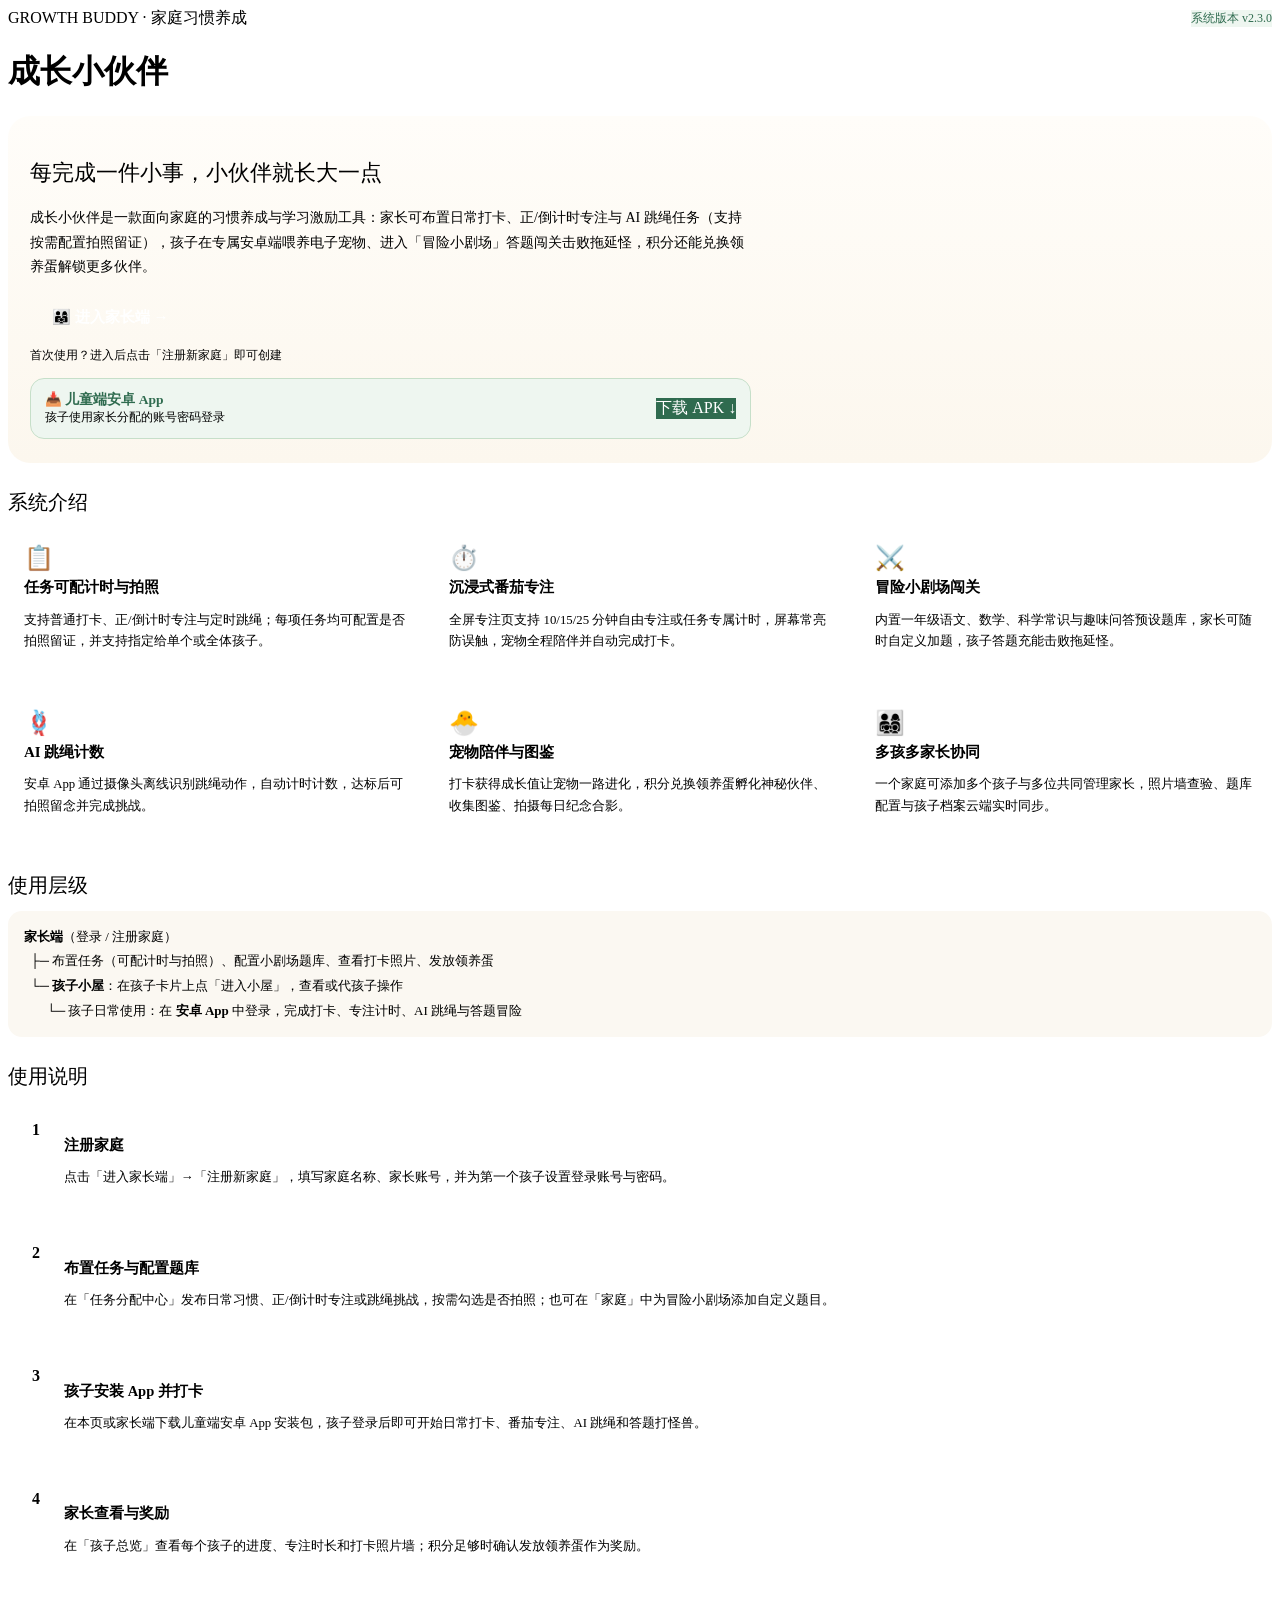
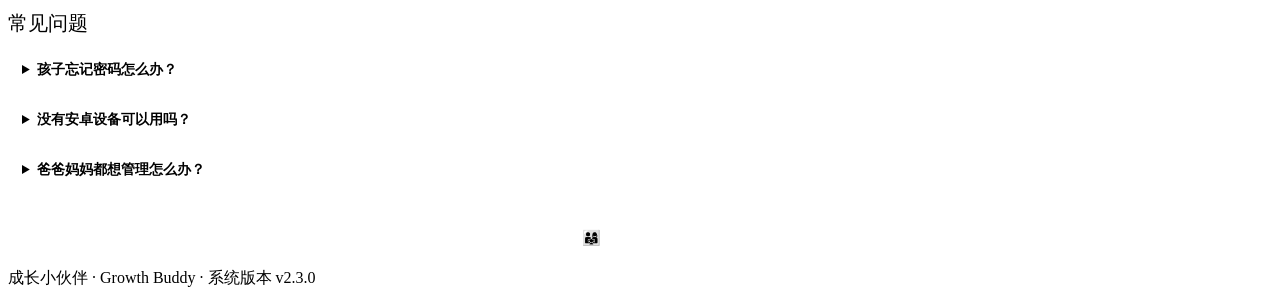
==== server/public/index.html @ 1b69178c "功能与体验：合并任务图标预览框；全端支持点击版本号查看更新内容弹窗并更新README" ====
<!DOCTYPE html>
<html lang="zh-CN">
<head>
<meta charset="UTF-8">
<meta name="viewport" content="width=device-width, initial-scale=1.0">
<title>成长小伙伴 · 陪孩子养成好习惯</title>
<link rel="stylesheet" href="/shared/styles.css">
<style>
  .hero{
    display:grid;grid-template-columns:1.2fr .8fr;gap:18px;align-items:center;
    background:linear-gradient(180deg,#fffdf9 0%,#fcf7ee 100%);
    border:1px solid var(--hair);border-radius:22px;padding:24px 22px;box-shadow:var(--shadow-md);margin-top:16px;
  }
  @media(max-width:680px){.hero{grid-template-columns:1fr;text-align:center}}
  .hero p{font-size:14px;color:var(--ink-soft);line-height:1.75;margin:8px 0 16px}
  .hero-pet{width:180px;margin:0 auto}
  .cta{display:inline-flex;align-items:center;gap:8px;text-decoration:none;font-size:15px;font-weight:600;
    background:var(--accent);color:#fff;border-radius:14px;padding:12px 22px;box-shadow:var(--shadow-sm)}
  .cta:hover{filter:brightness(1.05)}
  .cta-sub{display:block;font-size:12px;color:var(--muted);margin-top:8px}
  .apk-box{display:flex;justify-content:space-between;align-items:center;gap:10px;flex-wrap:wrap;text-align:left;
    background:#eef6f0;border:1px solid #c6dfc9;border-radius:14px;padding:12px 14px;margin-top:14px}
  .sec-title{font-family:var(--serif);font-size:20px;font-weight:400;margin:26px 0 12px;color:var(--ink)}
  .feat-grid{display:grid;grid-template-columns:repeat(3,1fr);gap:12px}
  @media(max-width:680px){.feat-grid{grid-template-columns:1fr}}
  .feat{background:#fff;border:1px solid var(--hair);border-radius:16px;padding:16px;box-shadow:var(--shadow-sm)}
  .feat .ic{font-size:24px}
  .feat h3{font-size:15px;margin:6px 0 4px}
  .feat p{font-size:12.8px;color:var(--ink-soft);line-height:1.65}
  .steps{counter-reset:st;display:flex;flex-direction:column;gap:10px}
  .step{position:relative;background:#fff;border:1px solid var(--hair);border-radius:14px;padding:14px 14px 14px 56px;box-shadow:var(--shadow-sm)}
  .step::before{counter-increment:st;content:counter(st);position:absolute;left:14px;top:14px;width:28px;height:28px;border-radius:50%;
    background:var(--accent-soft);color:var(--accent);font-weight:700;display:flex;align-items:center;justify-content:center}
  .step h4{font-size:14.5px;margin-bottom:3px}
  .step p{font-size:12.8px;color:var(--ink-soft);line-height:1.65}
  .tree{background:#fbf8f2;border:1px dashed var(--hair-2);border-radius:14px;padding:14px 16px;font-size:13px;color:var(--ink-soft);line-height:1.9}
  .tree b{color:var(--ink)}
  .faq{background:#fff;border:1px solid var(--hair);border-radius:14px;padding:12px 14px;margin-bottom:8px}
  .faq summary{cursor:pointer;font-weight:600;font-size:13.8px}
  .faq p{font-size:12.8px;color:var(--ink-soft);margin-top:6px;line-height:1.65}
</style>
</head>
<body>
<div class="wrap wide">
  <header>
    <div style="display:flex;align-items:center;justify-content:space-between;gap:10px;flex-wrap:wrap">
      <div class="kicker">GROWTH BUDDY · 家庭习惯养成</div>
      <span class="pill" id="sysVerBadge" style="font-size:12px;color:#2f6b4f;background:#eef6f0;border-color:#c6dfc9">系统版本 v2.3.0</span>
    </div>
    <h1>成长小伙伴</h1>
  </header>

  <section class="hero">
    <div>
      <h2 style="font-family:var(--serif);font-size:22px;font-weight:400">每完成一件小事，小伙伴就长大一点</h2>
      <p>成长小伙伴是一款面向家庭的习惯养成与学习激励工具：家长可布置日常打卡、正/倒计时专注与 AI 跳绳任务（支持按需配置拍照留证），孩子在专属安卓端喂养电子宠物、进入「冒险小剧场」答题闯关击败拖延怪，积分还能兑换领养蛋解锁更多伙伴。</p>
      <a class="cta" href="/parent.html">👨‍👩‍👧 进入家长端 →</a>
      <span class="cta-sub">首次使用？进入后点击「注册新家庭」即可创建</span>
      <div class="apk-box">
        <div>
          <div style="font-size:13.5px;font-weight:600;color:#2f6b4f" id="apkVerTitle">📥 儿童端安卓 App</div>
          <div style="font-size:12px;color:var(--muted)" id="apkVerMeta">孩子使用家长分配的账号密码登录</div>
        </div>
        <a id="apkDownloadLink" href="/api/app/latest.apk" class="pill" style="text-decoration:none;background:#2f6b4f;color:#fff;border-color:#2f6b4f">下载 APK ↓</a>
      </div>
    </div>
    <div class="hero-pet" id="heroPet"></div>
  </section>

  <h2 class="sec-title">系统介绍</h2>
  <div class="feat-grid">
    <div class="feat"><div class="ic">📋</div><h3>任务可配计时与拍照</h3><p>支持普通打卡、正/倒计时专注与定时跳绳；每项任务均可配置是否拍照留证，并支持指定给单个或全体孩子。</p></div>
    <div class="feat"><div class="ic">⏱️</div><h3>沉浸式番茄专注</h3><p>全屏专注页支持 10/15/25 分钟自由专注或任务专属计时，屏幕常亮防误触，宠物全程陪伴并自动完成打卡。</p></div>
    <div class="feat"><div class="ic">⚔️</div><h3>冒险小剧场闯关</h3><p>内置一年级语文、数学、科学常识与趣味问答预设题库，家长可随时自定义加题，孩子答题充能击败拖延怪。</p></div>
    <div class="feat"><div class="ic">🪢</div><h3>AI 跳绳计数</h3><p>安卓 App 通过摄像头离线识别跳绳动作，自动计时计数，达标后可拍照留念并完成挑战。</p></div>
    <div class="feat"><div class="ic">🐣</div><h3>宠物陪伴与图鉴</h3><p>打卡获得成长值让宠物一路进化，积分兑换领养蛋孵化神秘伙伴、收集图鉴、拍摄每日纪念合影。</p></div>
    <div class="feat"><div class="ic">👨‍👩‍👧‍👦</div><h3>多孩多家长协同</h3><p>一个家庭可添加多个孩子与多位共同管理家长，照片墙查验、题库配置与孩子档案云端实时同步。</p></div>
  </div>

  <h2 class="sec-title">使用层级</h2>
  <div class="tree">
    <b>家长端</b>（登录 / 注册家庭）<br>
    &nbsp;&nbsp;├─ 布置任务（可配计时与拍照）、配置小剧场题库、查看打卡照片、发放领养蛋<br>
    &nbsp;&nbsp;└─ <b>孩子小屋</b>：在孩子卡片上点「进入小屋」，查看或代孩子操作<br>
    &nbsp;&nbsp;&nbsp;&nbsp;&nbsp;&nbsp;&nbsp;└─ 孩子日常使用：在 <b>安卓 App</b> 中登录，完成打卡、专注计时、AI 跳绳与答题冒险
  </div>

  <h2 class="sec-title">使用说明</h2>
  <div class="steps">
    <div class="step"><h4>注册家庭</h4><p>点击「进入家长端」→「注册新家庭」，填写家庭名称、家长账号，并为第一个孩子设置登录账号与密码。</p></div>
    <div class="step"><h4>布置任务与配置题库</h4><p>在「任务分配中心」发布日常习惯、正/倒计时专注或跳绳挑战，按需勾选是否拍照；也可在「家庭」中为冒险小剧场添加自定义题目。</p></div>
    <div class="step"><h4>孩子安装 App 并打卡</h4><p>在本页或家长端下载儿童端安卓 App 安装包，孩子登录后即可开始日常打卡、番茄专注、AI 跳绳和答题打怪兽。</p></div>
    <div class="step"><h4>家长查看与奖励</h4><p>在「孩子总览」查看每个孩子的进度、专注时长和打卡照片墙；积分足够时确认发放领养蛋作为奖励。</p></div>
  </div>

  <h2 class="sec-title">常见问题</h2>
  <details class="faq"><summary>孩子忘记密码怎么办？</summary><p>家长登录后在「家庭与档案」中点击该孩子的「设/改账号密码」即可重置。</p></details>
  <details class="faq"><summary>没有安卓设备可以用吗？</summary><p>可以。家长在家长端点击孩子卡片上的「进入小屋」，即可在浏览器里查看并代孩子完成打卡。</p></details>
  <details class="faq"><summary>爸爸妈妈都想管理怎么办？</summary><p>在「家庭与档案」中添加共同管理家长，各自使用自己的账号登录同一个家庭。</p></details>

  <div style="text-align:center;margin:26px 0 8px">
    <a class="cta" href="/parent.html">👨‍👩‍👧 进入家长端 →</a>
  </div>
  <div class="foot" id="sysFoot">成长小伙伴 · Growth Buddy · 系统版本 v2.3.0</div>
</div>

<script src="/shared/pet-art.js"></script>
<script src="/shared/changelog-modal.js"></script>
<script>
  document.getElementById("heroPet").innerHTML=GBArt.mainPetSVG(3,{w:176});
  GBArt.enableEyeTracking();
  GBChangelog.bindBadge(document.getElementById("sysVerBadge"),"系统版本 ");
  GBChangelog.bindBadge(document.getElementById("sysFoot"),"成长小伙伴 · Growth Buddy · 系统版本 ");
  fetch("/api/app/version?platform=android").then(function(r){return r.json();}).then(function(d){
    if(d&&d.hasRelease&&d.release){
      var rel=d.release;
      document.getElementById("apkVerTitle").textContent="📥 儿童端安卓 App（v"+rel.version_name+"）";
      var sz=rel.file_size?((rel.file_size/(1024*1024)).toFixed(1)+" MB · "):"";
      document.getElementById("apkVerMeta").textContent=sz+(rel.release_notes||"孩子使用家长分配的账号密码登录");
      document.getElementById("apkDownloadLink").href=rel.download_url||"/api/app/latest.apk";
    }
  }).catch(function(){});
</script>
</body>
</html>
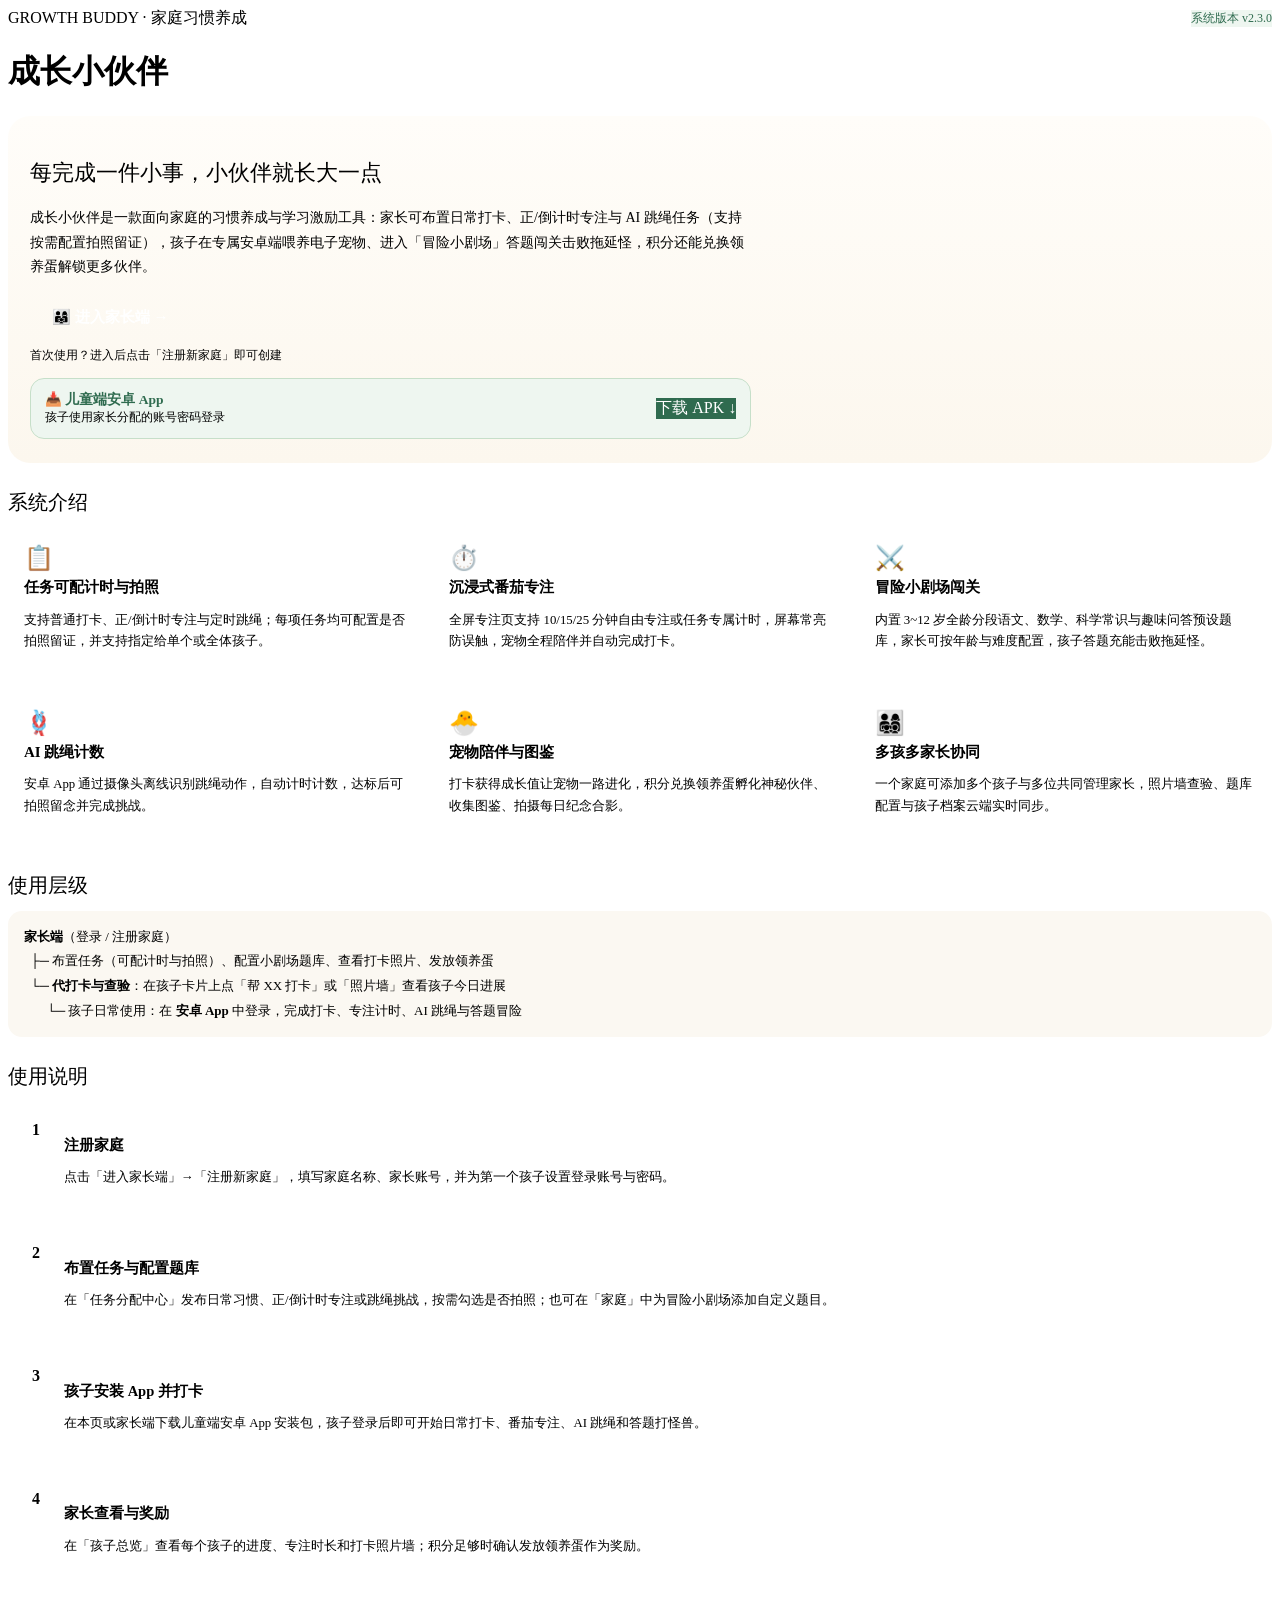
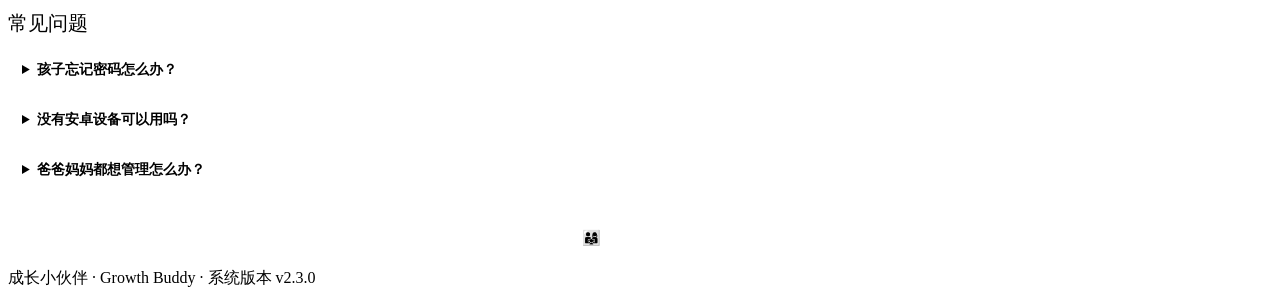
==== commit c5be8b3d: "加大史莱姆 Boss 体型并修复全端 UI 与交互一致性问题" ====
--- a/server/public/index.html
+++ b/server/public/index.html
@@ -71,7 +71,7 @@
   <div class="feat-grid">
     <div class="feat"><div class="ic">📋</div><h3>任务可配计时与拍照</h3><p>支持普通打卡、正/倒计时专注与定时跳绳；每项任务均可配置是否拍照留证，并支持指定给单个或全体孩子。</p></div>
     <div class="feat"><div class="ic">⏱️</div><h3>沉浸式番茄专注</h3><p>全屏专注页支持 10/15/25 分钟自由专注或任务专属计时，屏幕常亮防误触，宠物全程陪伴并自动完成打卡。</p></div>
-    <div class="feat"><div class="ic">⚔️</div><h3>冒险小剧场闯关</h3><p>内置一年级语文、数学、科学常识与趣味问答预设题库，家长可随时自定义加题，孩子答题充能击败拖延怪。</p></div>
+    <div class="feat"><div class="ic">⚔️</div><h3>冒险小剧场闯关</h3><p>内置 3~12 岁全龄分段语文、数学、科学常识与趣味问答预设题库，家长可按年龄与难度配置，孩子答题充能击败拖延怪。</p></div>
     <div class="feat"><div class="ic">🪢</div><h3>AI 跳绳计数</h3><p>安卓 App 通过摄像头离线识别跳绳动作，自动计时计数，达标后可拍照留念并完成挑战。</p></div>
     <div class="feat"><div class="ic">🐣</div><h3>宠物陪伴与图鉴</h3><p>打卡获得成长值让宠物一路进化，积分兑换领养蛋孵化神秘伙伴、收集图鉴、拍摄每日纪念合影。</p></div>
     <div class="feat"><div class="ic">👨‍👩‍👧‍👦</div><h3>多孩多家长协同</h3><p>一个家庭可添加多个孩子与多位共同管理家长，照片墙查验、题库配置与孩子档案云端实时同步。</p></div>
@@ -81,7 +81,7 @@
   <div class="tree">
     <b>家长端</b>（登录 / 注册家庭）<br>
     &nbsp;&nbsp;├─ 布置任务（可配计时与拍照）、配置小剧场题库、查看打卡照片、发放领养蛋<br>
-    &nbsp;&nbsp;└─ <b>孩子小屋</b>：在孩子卡片上点「进入小屋」，查看或代孩子操作<br>
+    &nbsp;&nbsp;└─ <b>代打卡与查验</b>：在孩子卡片上点「帮 XX 打卡」或「照片墙」查看孩子今日进展<br>
     &nbsp;&nbsp;&nbsp;&nbsp;&nbsp;&nbsp;&nbsp;└─ 孩子日常使用：在 <b>安卓 App</b> 中登录，完成打卡、专注计时、AI 跳绳与答题冒险
   </div>
 
@@ -95,7 +95,7 @@
 
   <h2 class="sec-title">常见问题</h2>
   <details class="faq"><summary>孩子忘记密码怎么办？</summary><p>家长登录后在「家庭与档案」中点击该孩子的「设/改账号密码」即可重置。</p></details>
-  <details class="faq"><summary>没有安卓设备可以用吗？</summary><p>可以。家长在家长端点击孩子卡片上的「进入小屋」，即可在浏览器里查看并代孩子完成打卡。</p></details>
+  <details class="faq"><summary>没有安卓设备可以用吗？</summary><p>可以。家长在家长管理台的「孩子总览」或「任务中心 → 当日任务」中，可直接切换孩子账号查看进度并代孩子完成打卡。</p></details>
   <details class="faq"><summary>爸爸妈妈都想管理怎么办？</summary><p>在「家庭与档案」中添加共同管理家长，各自使用自己的账号登录同一个家庭。</p></details>
 
   <div style="text-align:center;margin:26px 0 8px">
@@ -117,7 +117,9 @@
       document.getElementById("apkVerTitle").textContent="📥 儿童端安卓 App（v"+rel.version_name+"）";
       var sz=rel.file_size?((rel.file_size/(1024*1024)).toFixed(1)+" MB · "):"";
       document.getElementById("apkVerMeta").textContent=sz+(rel.release_notes||"孩子使用家长分配的账号密码登录");
-      document.getElementById("apkDownloadLink").href=rel.download_url||"/api/app/latest.apk";
+      var dlUrl=rel.download_url||"/api/app/latest.apk";
+      if(dlUrl.indexOf("/api/app/download/")===0&&dlUrl.slice(-4)!==".apk") dlUrl+=".apk";
+      document.getElementById("apkDownloadLink").href=dlUrl;
     }
   }).catch(function(){});
 </script>
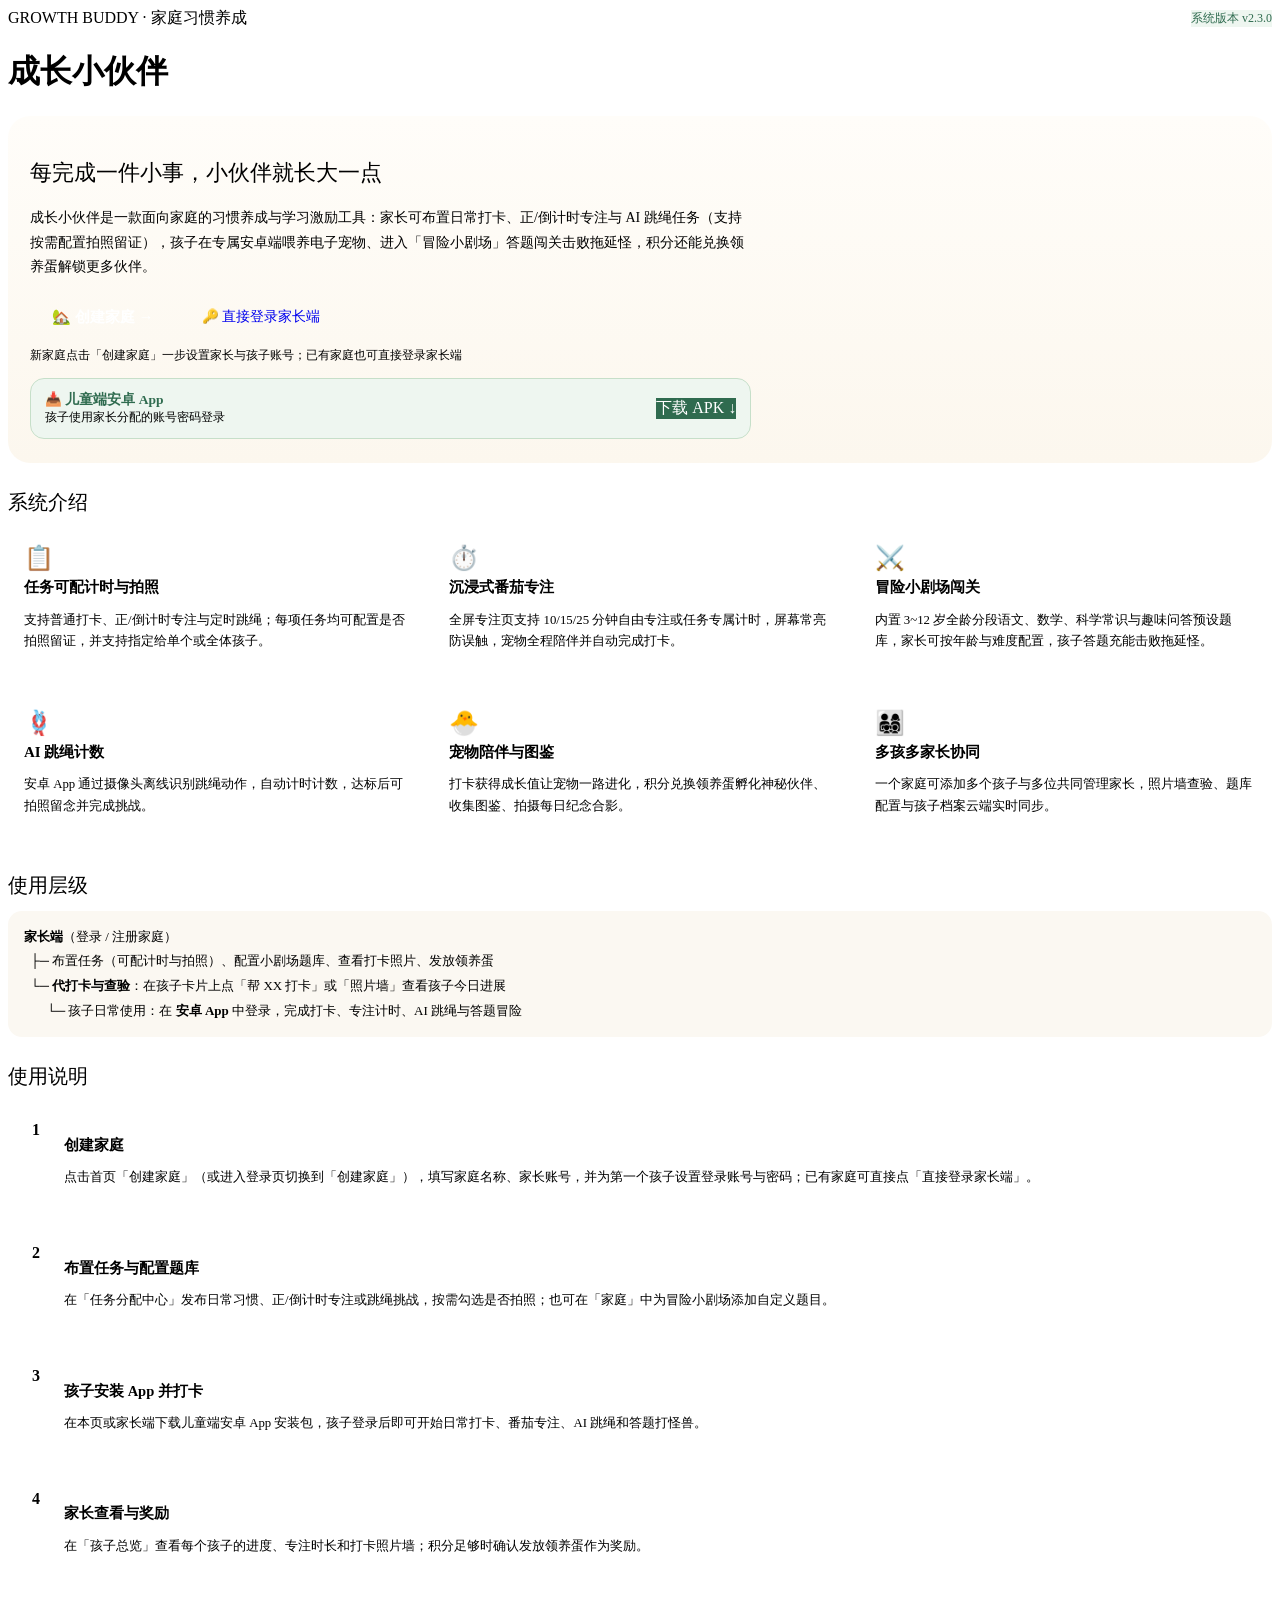
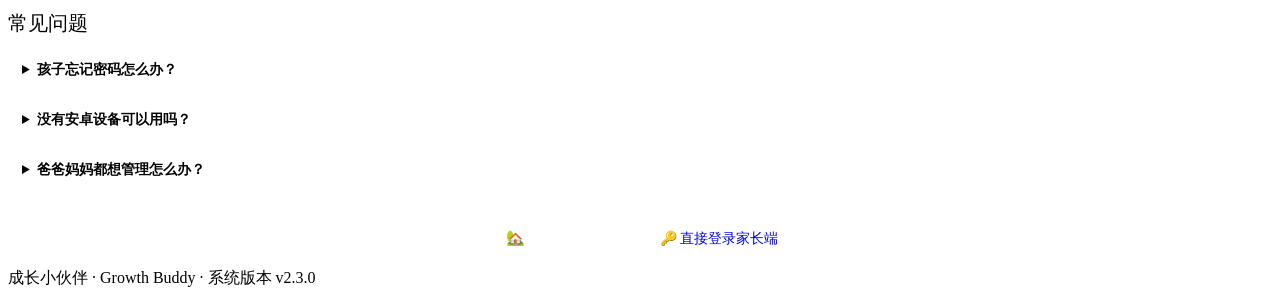
==== commit 8d94f510: "支持管理台查看和重置账号密码、首页默认创建家庭入口与萌宠新图标" ====
--- a/server/public/index.html
+++ b/server/public/index.html
@@ -54,8 +54,11 @@
     <div>
       <h2 style="font-family:var(--serif);font-size:22px;font-weight:400">每完成一件小事，小伙伴就长大一点</h2>
       <p>成长小伙伴是一款面向家庭的习惯养成与学习激励工具：家长可布置日常打卡、正/倒计时专注与 AI 跳绳任务（支持按需配置拍照留证），孩子在专属安卓端喂养电子宠物、进入「冒险小剧场」答题闯关击败拖延怪，积分还能兑换领养蛋解锁更多伙伴。</p>
-      <a class="cta" href="/parent.html">👨‍👩‍👧 进入家长端 →</a>
-      <span class="cta-sub">首次使用？进入后点击「注册新家庭」即可创建</span>
+      <div style="display:flex;gap:10px;align-items:center;flex-wrap:wrap">
+        <a class="cta" href="/parent.html?register=1">🏡 创建家庭 →</a>
+        <a class="pill ghost" href="/parent.html" style="text-decoration:none;padding:11px 16px;font-size:13.5px">🔑 直接登录家长端</a>
+      </div>
+      <span class="cta-sub">新家庭点击「创建家庭」一步设置家长与孩子账号；已有家庭也可直接登录家长端</span>
       <div class="apk-box">
         <div>
           <div style="font-size:13.5px;font-weight:600;color:#2f6b4f" id="apkVerTitle">📥 儿童端安卓 App</div>
@@ -87,7 +90,7 @@
 
   <h2 class="sec-title">使用说明</h2>
   <div class="steps">
-    <div class="step"><h4>注册家庭</h4><p>点击「进入家长端」→「注册新家庭」，填写家庭名称、家长账号，并为第一个孩子设置登录账号与密码。</p></div>
+    <div class="step"><h4>创建家庭</h4><p>点击首页「创建家庭」（或进入登录页切换到「创建家庭」），填写家庭名称、家长账号，并为第一个孩子设置登录账号与密码；已有家庭可直接点「直接登录家长端」。</p></div>
     <div class="step"><h4>布置任务与配置题库</h4><p>在「任务分配中心」发布日常习惯、正/倒计时专注或跳绳挑战，按需勾选是否拍照；也可在「家庭」中为冒险小剧场添加自定义题目。</p></div>
     <div class="step"><h4>孩子安装 App 并打卡</h4><p>在本页或家长端下载儿童端安卓 App 安装包，孩子登录后即可开始日常打卡、番茄专注、AI 跳绳和答题打怪兽。</p></div>
     <div class="step"><h4>家长查看与奖励</h4><p>在「孩子总览」查看每个孩子的进度、专注时长和打卡照片墙；积分足够时确认发放领养蛋作为奖励。</p></div>
@@ -98,8 +101,9 @@
   <details class="faq"><summary>没有安卓设备可以用吗？</summary><p>可以。家长在家长管理台的「孩子总览」或「任务中心 → 当日任务」中，可直接切换孩子账号查看进度并代孩子完成打卡。</p></details>
   <details class="faq"><summary>爸爸妈妈都想管理怎么办？</summary><p>在「家庭与档案」中添加共同管理家长，各自使用自己的账号登录同一个家庭。</p></details>
 
-  <div style="text-align:center;margin:26px 0 8px">
-    <a class="cta" href="/parent.html">👨‍👩‍👧 进入家长端 →</a>
+  <div style="display:flex;justify-content:center;align-items:center;gap:12px;flex-wrap:wrap;margin:26px 0 8px">
+    <a class="cta" href="/parent.html?register=1">🏡 创建家庭 →</a>
+    <a class="pill ghost" href="/parent.html" style="text-decoration:none;padding:11px 18px;font-size:14px">🔑 直接登录家长端</a>
   </div>
   <div class="foot" id="sysFoot">成长小伙伴 · Growth Buddy · 系统版本 v2.3.0</div>
 </div>
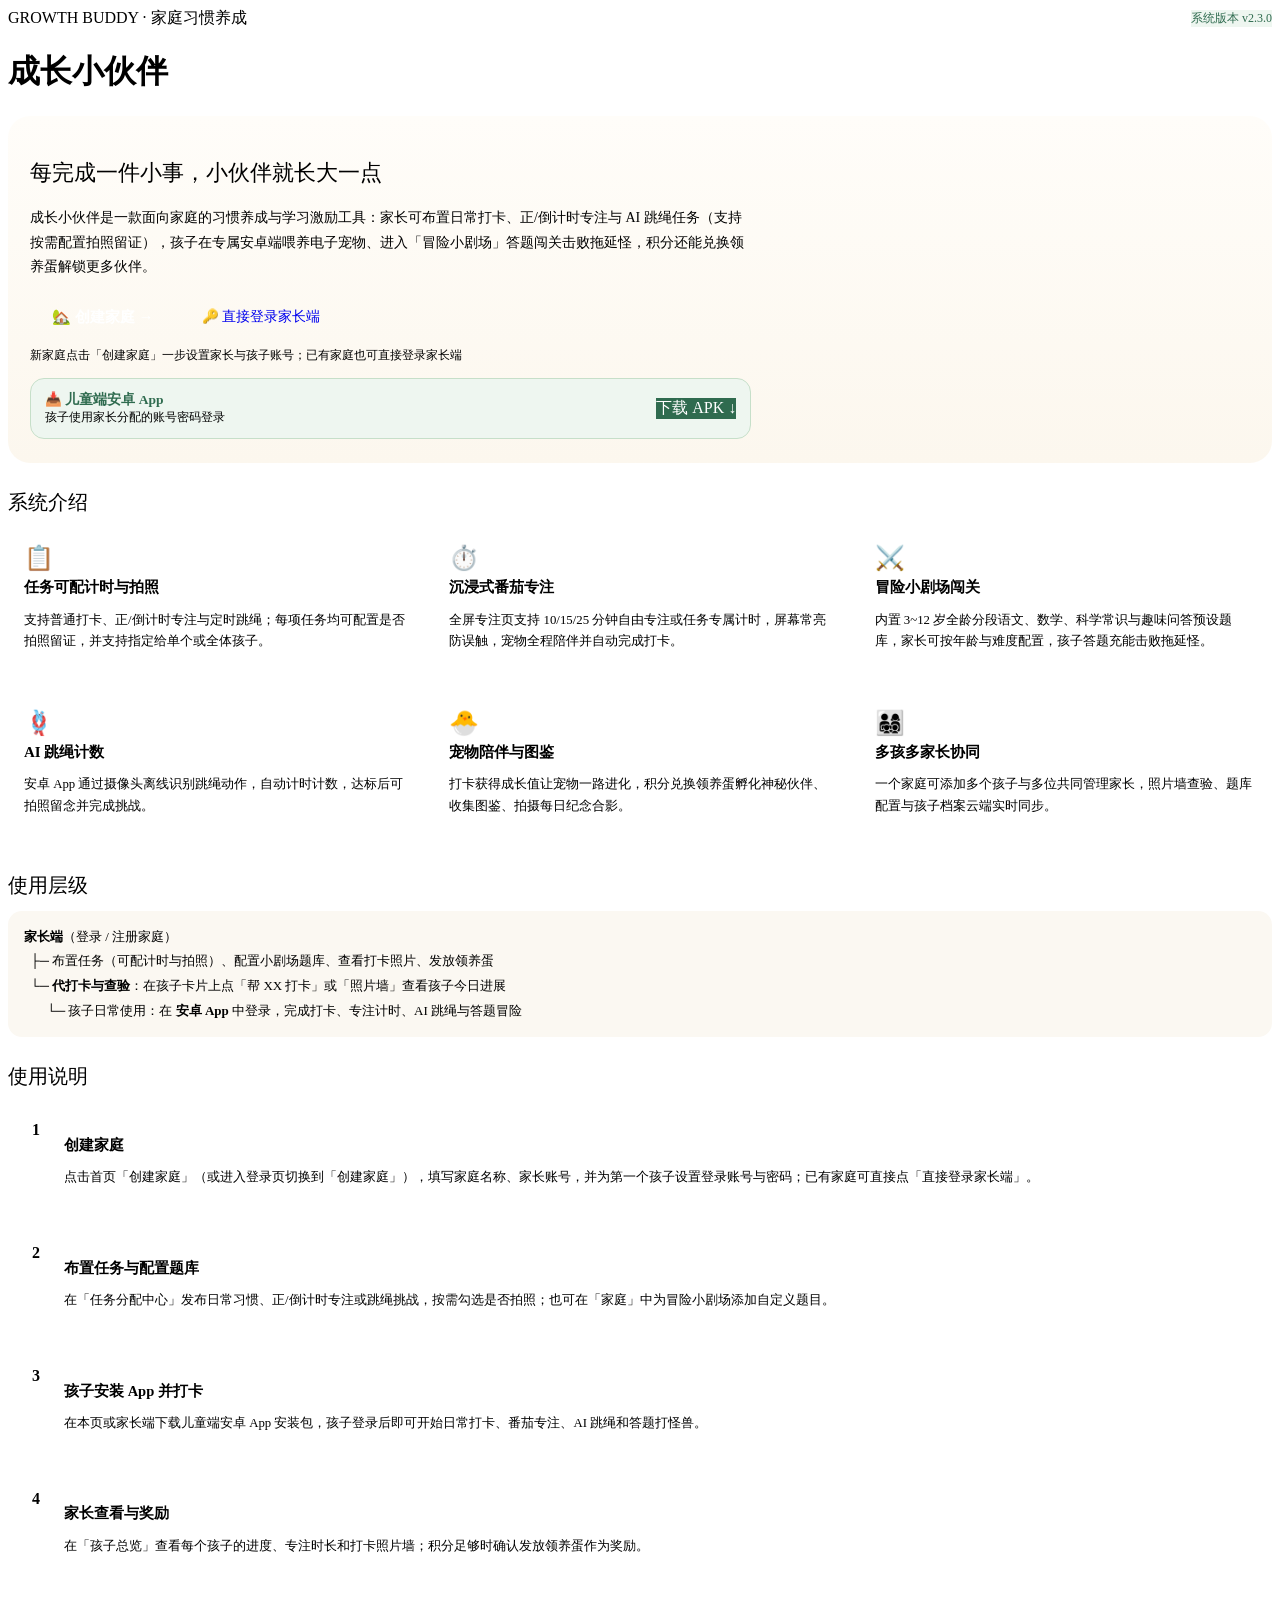
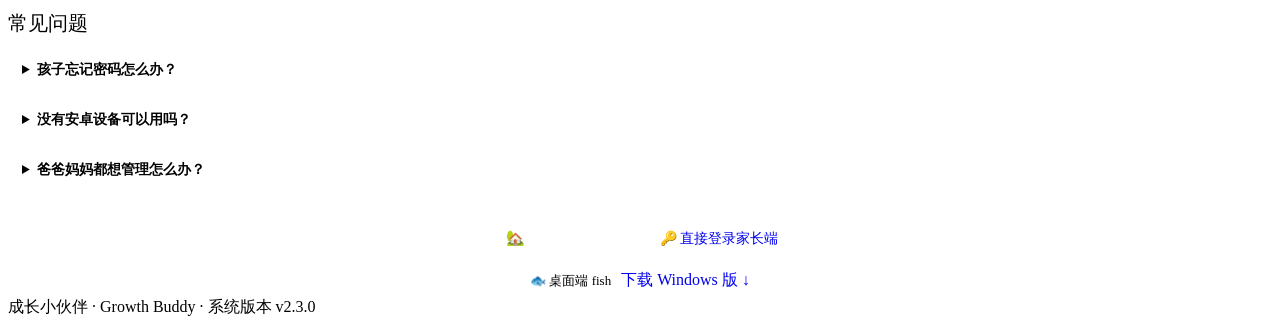
==== commit e11b60cb: "新增桌面端 fish（纯文字家庭群聊，支持窗口大小、透明背景与字体配色）并在官网首页底部提供下载" ====
--- a/server/public/index.html
+++ b/server/public/index.html
@@ -105,6 +105,10 @@
     <a class="cta" href="/parent.html?register=1">🏡 创建家庭 →</a>
     <a class="pill ghost" href="/parent.html" style="text-decoration:none;padding:11px 18px;font-size:14px">🔑 直接登录家长端</a>
   </div>
+  <div style="display:flex;justify-content:center;align-items:center;gap:10px;flex-wrap:wrap;margin:10px 0 6px">
+    <span style="font-size:13px;color:var(--muted)">🐟 桌面端 fish</span>
+    <a href="/downloads/fish.exe" download="fish.exe" class="pill ghost" style="text-decoration:none">下载 Windows 版 ↓</a>
+  </div>
   <div class="foot" id="sysFoot">成长小伙伴 · Growth Buddy · 系统版本 v2.3.0</div>
 </div>
 
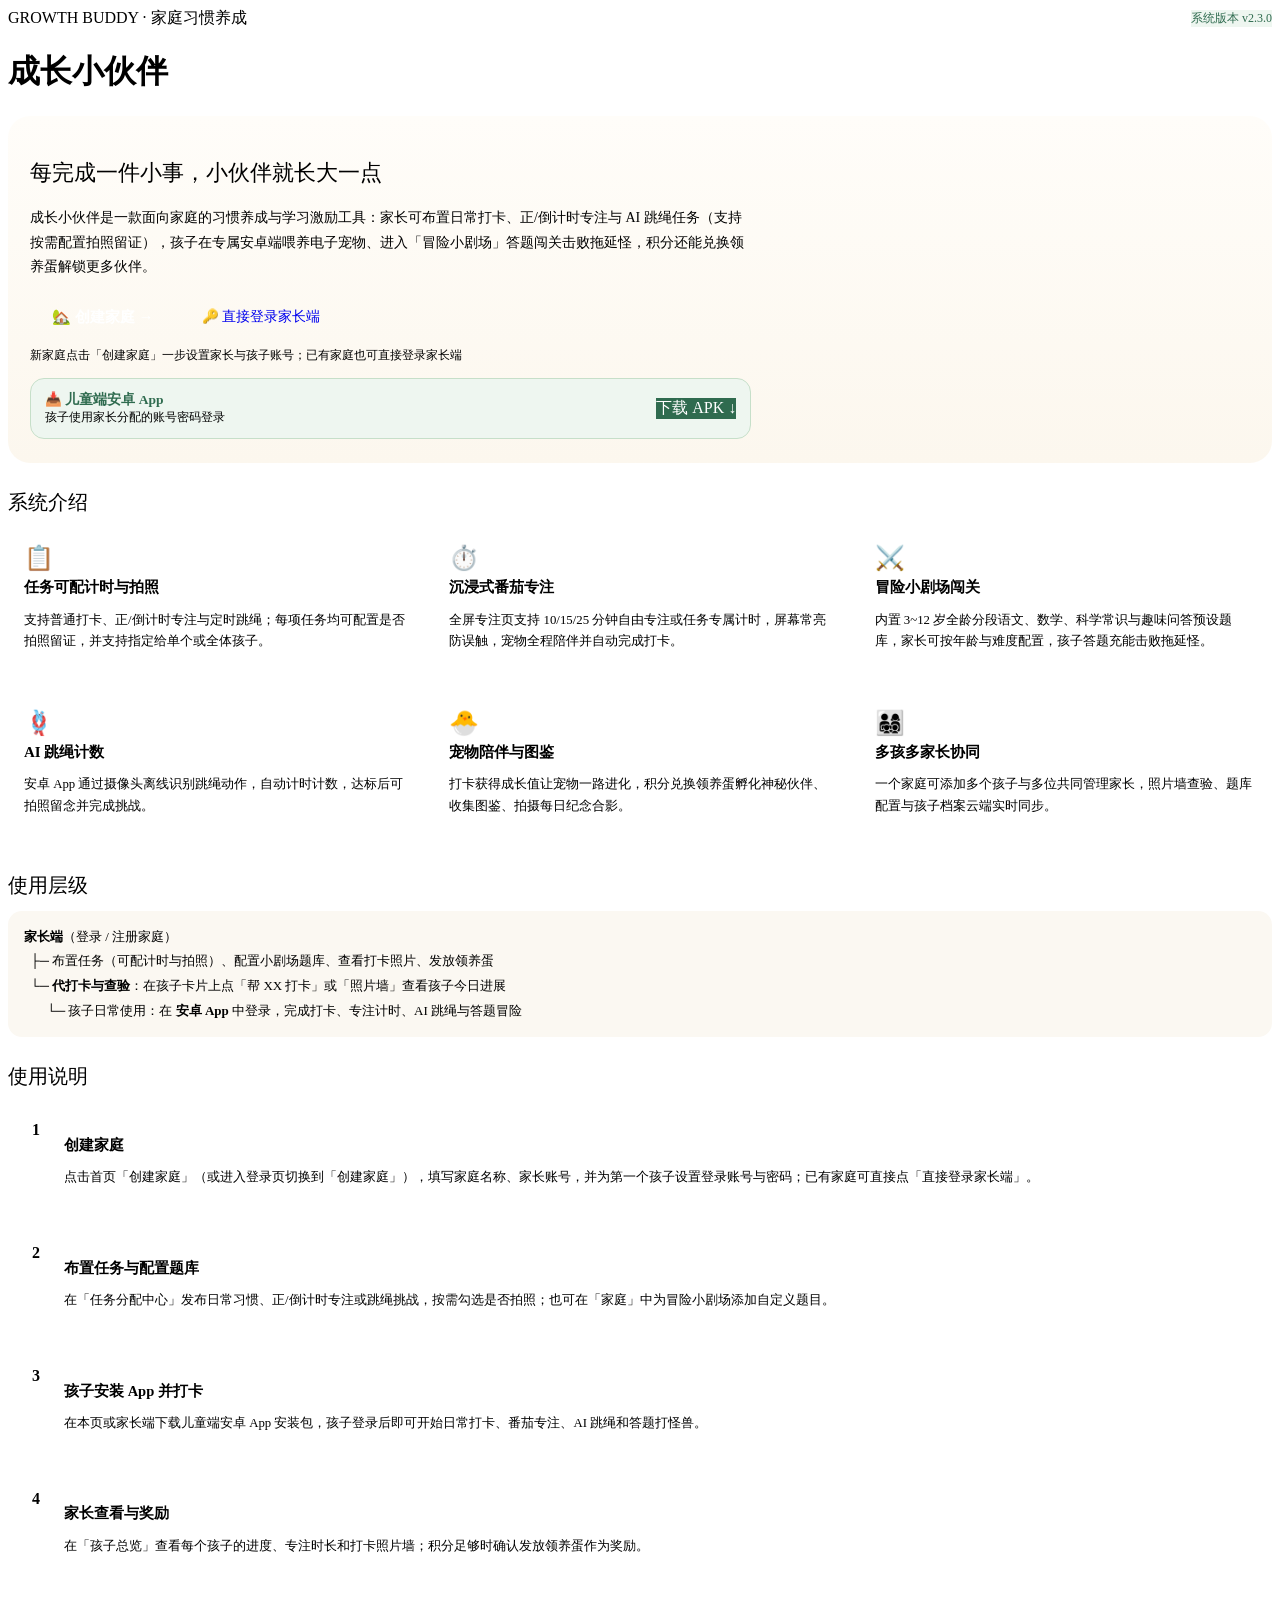
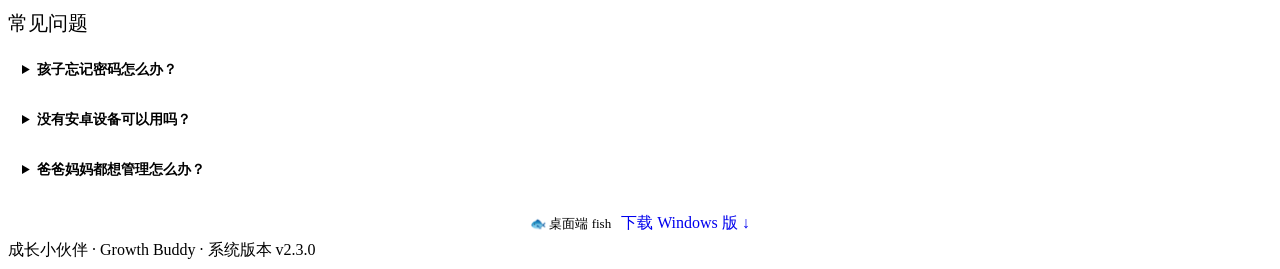
==== commit 3a268ec2: "重构儿童端与家长端入口分类并统一消息中心与图鉴层级" ====
--- a/server/public/index.html
+++ b/server/public/index.html
@@ -101,13 +101,9 @@
   <details class="faq"><summary>没有安卓设备可以用吗？</summary><p>可以。家长在家长管理台的「孩子总览」或「任务中心 → 当日任务」中，可直接切换孩子账号查看进度并代孩子完成打卡。</p></details>
   <details class="faq"><summary>爸爸妈妈都想管理怎么办？</summary><p>在「家庭与档案」中添加共同管理家长，各自使用自己的账号登录同一个家庭。</p></details>
 
-  <div style="display:flex;justify-content:center;align-items:center;gap:12px;flex-wrap:wrap;margin:26px 0 8px">
-    <a class="cta" href="/parent.html?register=1">🏡 创建家庭 →</a>
-    <a class="pill ghost" href="/parent.html" style="text-decoration:none;padding:11px 18px;font-size:14px">🔑 直接登录家长端</a>
-  </div>
-  <div style="display:flex;justify-content:center;align-items:center;gap:10px;flex-wrap:wrap;margin:10px 0 6px">
-    <span style="font-size:13px;color:var(--muted)">🐟 桌面端 fish</span>
-    <a href="/downloads/fish.exe" download="fish.exe" class="pill ghost" style="text-decoration:none">下载 Windows 版 ↓</a>
+  <div style="display:flex;justify-content:center;align-items:center;gap:10px;flex-wrap:wrap;margin:22px 0 6px">
+    <span id="fishVerLabel" style="font-size:13px;color:var(--muted)">🐟 桌面端 fish</span>
+    <a id="fishDownloadLink" href="/api/app/latest.exe" class="pill ghost" style="text-decoration:none">下载 Windows 版 ↓</a>
   </div>
   <div class="foot" id="sysFoot">成长小伙伴 · Growth Buddy · 系统版本 v2.3.0</div>
 </div>
@@ -130,6 +126,15 @@
       document.getElementById("apkDownloadLink").href=dlUrl;
     }
   }).catch(function(){});
+  fetch("/api/app/version?platform=fish").then(function(r){return r.json();}).then(function(d){
+    if(d&&d.hasRelease&&d.release){
+      var rel=d.release;
+      document.getElementById("fishVerLabel").textContent="🐟 桌面端 fish（v"+rel.version_name+"）";
+      var dlUrl=rel.download_url||"/api/app/latest.exe";
+      if(dlUrl.indexOf("/api/app/download/")===0&&dlUrl.slice(-4)!==".exe") dlUrl+=".exe";
+      document.getElementById("fishDownloadLink").href=dlUrl;
+    }
+  }).catch(function(){});
 </script>
 </body>
 </html>
